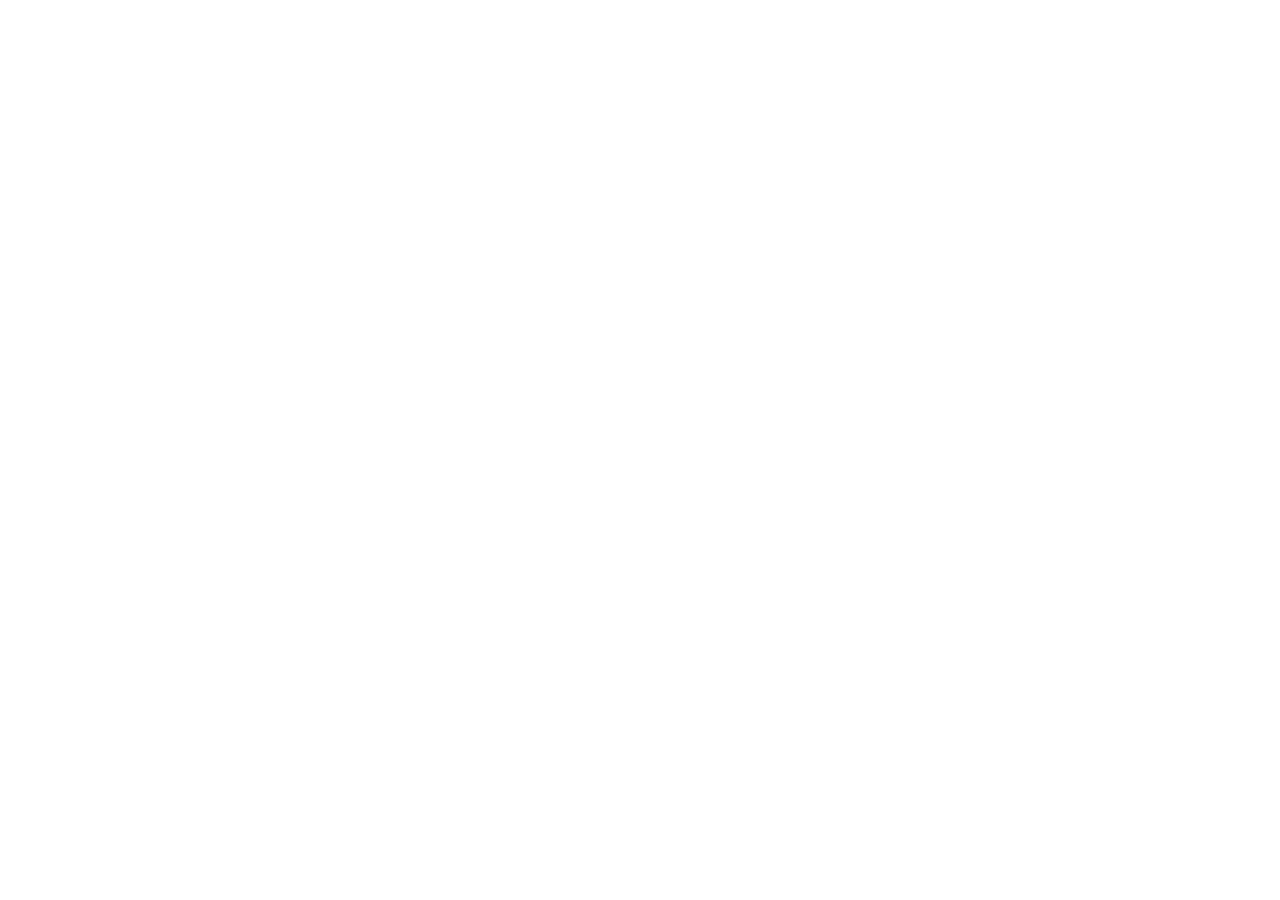
==== teacher/index.html @ 9860c1a7 "feat: add teacher dashboard shell" ====
<!doctype html>
<html lang="zh-CN">
<head>
  <meta charset="utf-8">
  <meta name="viewport" content="width=device-width,initial-scale=1">
  <title>Listening Lab · 教师页面</title>
  <link rel="stylesheet" href="styles.css?v=teacher-0.1">
</head>
<body>
  <div id="app"></div>
  <script src="app.js?v=teacher-0.1"></script>
</body>
</html>
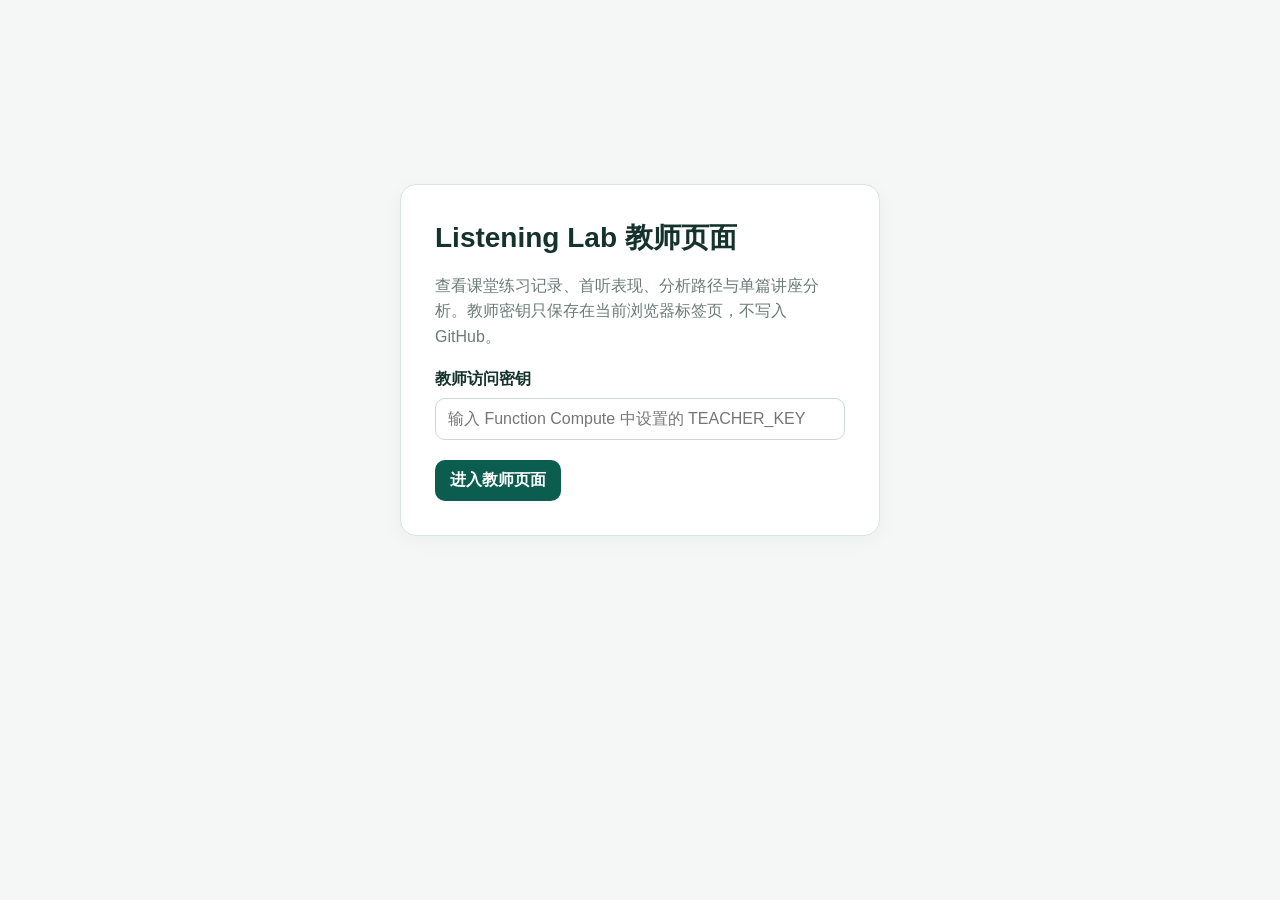
==== commit f8fb2790: "Bump teacher page cache version" ====
--- a/teacher/index.html
+++ b/teacher/index.html
@@ -4,10 +4,10 @@
   <meta charset="utf-8">
   <meta name="viewport" content="width=device-width,initial-scale=1">
   <title>Listening Lab · 教师页面</title>
-  <link rel="stylesheet" href="styles.css?v=teacher-0.1">
+  <link rel="stylesheet" href="styles.css?v=teacher-0.1.1">
 </head>
 <body>
   <div id="app"></div>
-  <script src="app.js?v=teacher-0.1"></script>
+  <script src="app.js?v=teacher-0.1.1"></script>
 </body>
 </html>
--- a/teacher/styles.css
+++ b/teacher/styles.css
@@ -0,0 +1,74 @@
+:root{
+  --bg:#f4f7f6;--panel:#fff;--ink:#15322d;--muted:#6b7b77;--line:#dbe5e1;
+  --brand:#0b5d4f;--brand2:#e8f3ef;--ok:#167a57;--warn:#a86d12;--bad:#b74646;
+  font-family:Inter,-apple-system,BlinkMacSystemFont,"Segoe UI","PingFang SC","Microsoft YaHei",sans-serif;
+}
+*{box-sizing:border-box}
+body{margin:0;background:var(--bg);color:var(--ink)}
+button,input,select{font:inherit}
+button{cursor:pointer}
+.topbar{height:72px;background:#073f36;color:white;display:flex;align-items:center;padding:0 28px;gap:18px;position:sticky;top:0;z-index:10;box-shadow:0 2px 12px rgba(0,0,0,.08)}
+.brand{font-size:22px;font-weight:800;letter-spacing:.2px}
+.subtitle{font-size:14px;opacity:.75}
+.spacer{flex:1}
+.shell{max-width:1480px;margin:0 auto;padding:26px}
+.card{background:var(--panel);border:1px solid var(--line);border-radius:16px;box-shadow:0 5px 20px rgba(20,50,45,.04)}
+.login-wrap{min-height:80vh;display:grid;place-items:center;padding:30px}
+.login-card{width:min(480px,100%);padding:34px}
+.login-card h1{margin:0 0 10px;font-size:28px}
+.login-card p{color:var(--muted);line-height:1.6}
+.field{display:grid;gap:8px;margin:20px 0}
+.field label{font-weight:700}
+.field input,.filters input,.filters select{width:100%;border:1px solid #cbd8d3;border-radius:10px;padding:11px 12px;background:white;color:var(--ink);outline:none}
+.field input:focus,.filters input:focus,.filters select:focus{border-color:var(--brand);box-shadow:0 0 0 3px rgba(11,93,79,.08)}
+.btn{border:0;border-radius:10px;padding:10px 15px;background:var(--brand);color:white;font-weight:700}
+.btn.secondary{background:white;color:var(--brand);border:1px solid #bcd0c9}
+.btn.ghost{background:rgba(255,255,255,.12)}
+.error{margin-top:12px;color:var(--bad);font-size:14px}
+.page-head{display:flex;align-items:flex-end;gap:18px;margin-bottom:18px}
+.page-head h1{margin:0;font-size:28px}
+.page-head p{margin:6px 0 0;color:var(--muted)}
+.metrics{display:grid;grid-template-columns:repeat(4,minmax(0,1fr));gap:14px;margin-bottom:18px}
+.metric{padding:18px}
+.metric .label{font-size:13px;color:var(--muted)}
+.metric .value{font-size:30px;font-weight:800;margin-top:6px}
+.filters{padding:16px;display:grid;grid-template-columns:2fr 1fr 1fr auto;gap:12px;margin-bottom:16px}
+.table-card{overflow:hidden}
+.table-wrap{overflow:auto}
+table{width:100%;border-collapse:collapse;min-width:980px}
+th,td{padding:13px 14px;text-align:left;border-bottom:1px solid #edf1ef;font-size:14px;vertical-align:middle}
+th{background:#f1f6f4;font-size:13px;color:#52645f;position:sticky;top:0}
+tbody tr:hover{background:#f8fbfa}
+.link-btn{border:0;background:none;color:var(--brand);font-weight:800;padding:0}
+.code{font-family:ui-monospace,SFMono-Regular,Menlo,monospace;font-size:12px;color:#4e5d59}
+.badge{display:inline-flex;align-items:center;border-radius:999px;padding:5px 9px;font-size:12px;font-weight:800}
+.badge.completed{background:#e8f7ef;color:var(--ok)}
+.badge.abandoned{background:#fff3df;color:var(--warn)}
+.badge.in_progress{background:#eaf1ff;color:#315eaf}
+.badge.other{background:#eef1f0;color:#5f6d69}
+.empty{padding:42px;text-align:center;color:var(--muted)}
+.detail-head{display:flex;align-items:center;gap:12px;margin-bottom:18px}
+.detail-head h1{margin:0;font-size:24px}
+.meta-grid{display:grid;grid-template-columns:repeat(4,minmax(0,1fr));gap:12px;padding:18px;margin-bottom:16px}
+.meta-item{min-width:0}
+.meta-item .k{font-size:12px;color:var(--muted);margin-bottom:5px}
+.meta-item .v{font-weight:750;overflow-wrap:anywhere}
+.section{margin-top:18px}
+.section h2{font-size:18px;margin:0 0 10px}
+.question-table .wrong{background:#fff7f7}
+.question-table .recovered{background:#f2fbf6}
+.answer-pill{display:inline-flex;min-width:28px;height:28px;align-items:center;justify-content:center;border-radius:7px;background:#edf2f0;font-weight:800}
+.answer-pill.ok{background:#e1f5ea;color:#146b4d}
+.answer-pill.bad{background:#fde9e9;color:#a23838}
+.reason{display:inline-block;background:#f0f3f2;border-radius:6px;padding:3px 7px;margin:2px;font-size:12px}
+.material-grid{display:grid;grid-template-columns:repeat(2,minmax(0,1fr));gap:12px}
+.material-card{padding:16px}
+.material-card h3{margin:0 0 10px;font-size:16px}
+.material-card .row{margin:8px 0;line-height:1.5}
+.material-card .row b{display:inline-block;min-width:110px}
+pre.raw{white-space:pre-wrap;word-break:break-word;background:#f7f9f8;border:1px solid var(--line);padding:14px;border-radius:10px;font-size:12px}
+.small{font-size:12px;color:var(--muted)}
+@media(max-width:900px){
+  .shell{padding:14px}.metrics,.meta-grid{grid-template-columns:repeat(2,minmax(0,1fr))}
+  .filters{grid-template-columns:1fr 1fr}.material-grid{grid-template-columns:1fr}
+}
